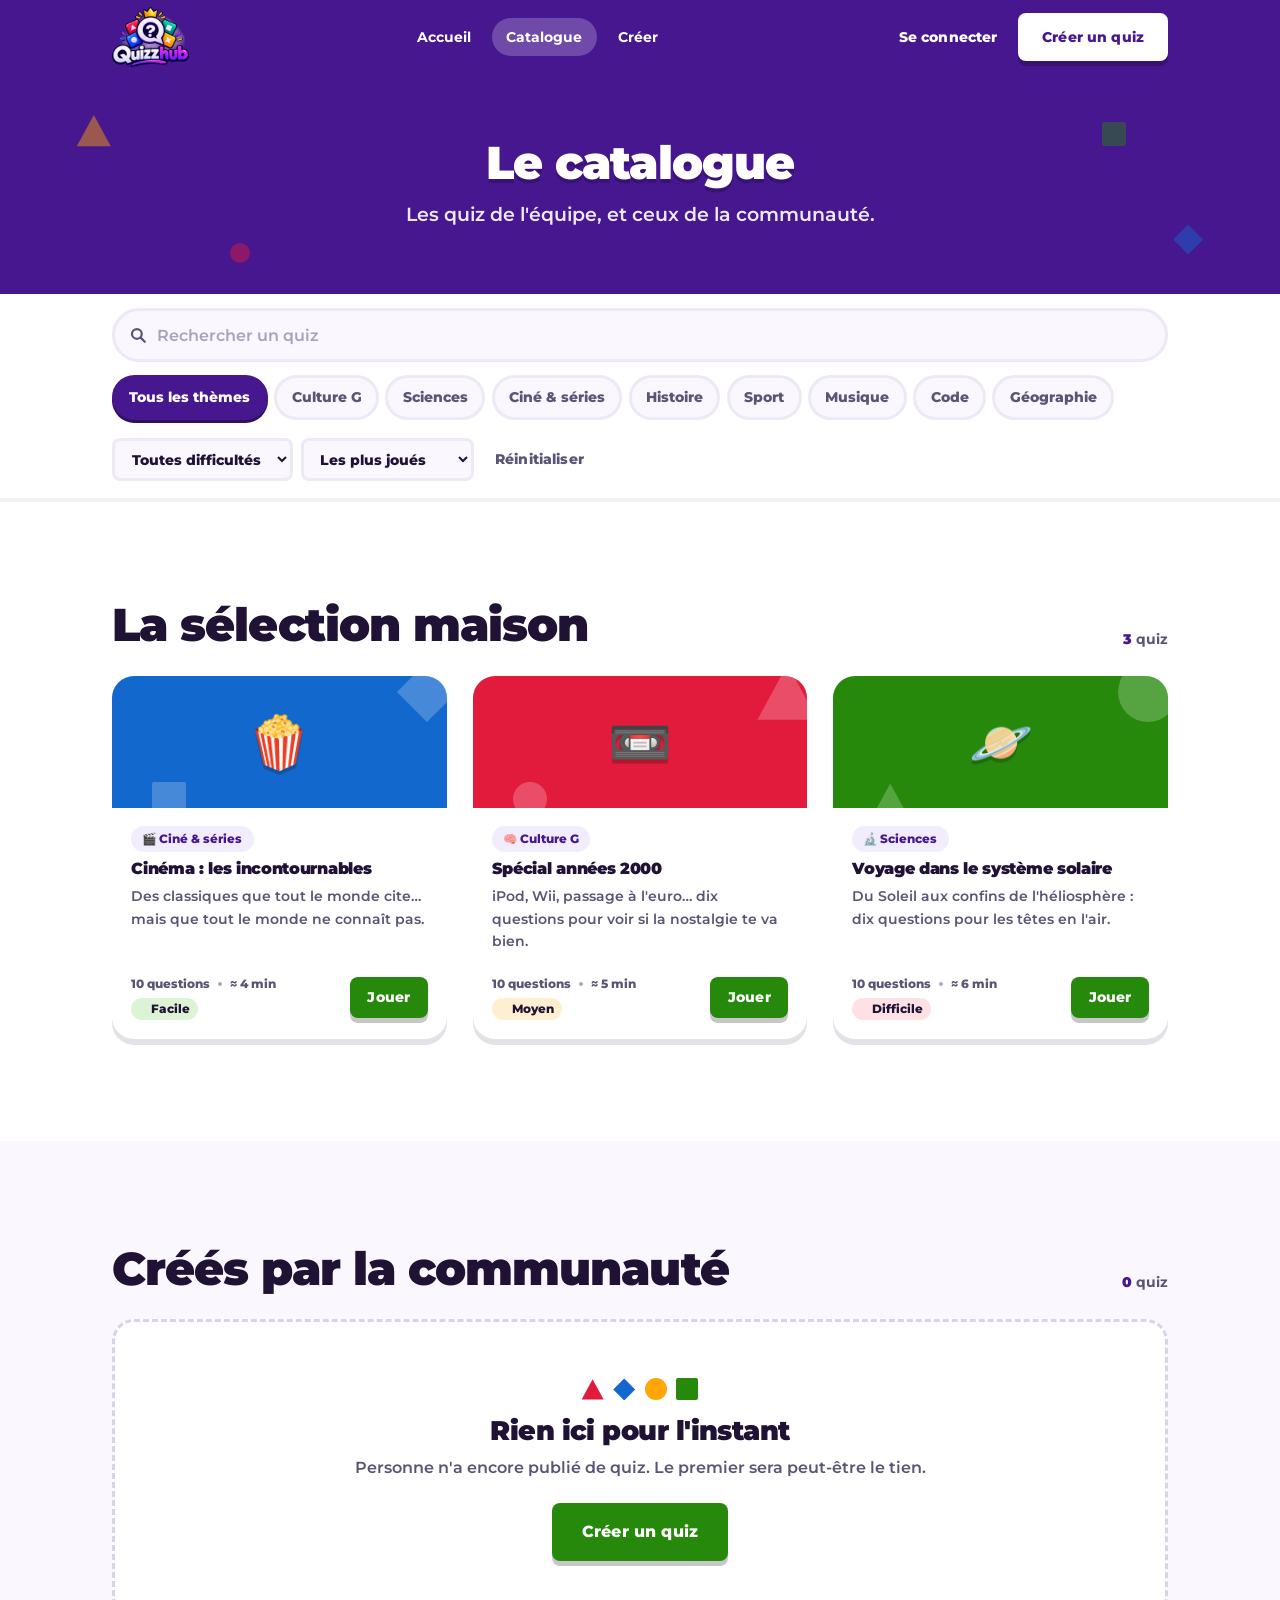
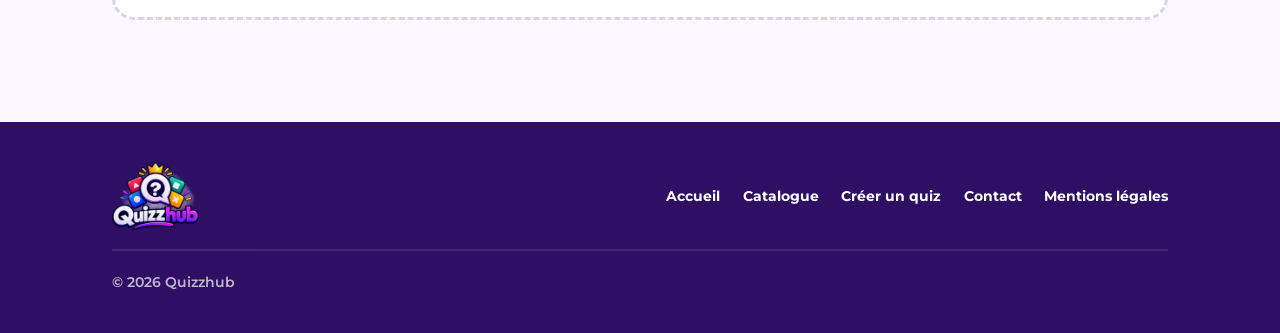
==== frontend/pages/catalogue.html @ 6cbe8a3a "nouvelle branche front X" ====
<!DOCTYPE html>
<html lang="fr">
<head>
    <meta charset="UTF-8">
    <meta name="viewport" content="width=device-width, initial-scale=1.0">
    <meta name="description" content="Le catalogue Quizzhub : les questionnaires proposés par les créateurs et ceux de la communauté.">
    <meta name="theme-color" content="#46178F">
    <link rel="icon" href="../assets/favicon.png" type="image/png">
    <title>Catalogue — Quizzhub</title>

    <link rel="preconnect" href="https://fonts.googleapis.com">
    <link rel="preconnect" href="https://fonts.gstatic.com" crossorigin>
    <link href="https://fonts.googleapis.com/css2?family=Montserrat:wght@500;600;700;800;900&display=swap" rel="stylesheet">

    <link rel="stylesheet" href="../css/base.css">
    <link rel="stylesheet" href="../css/catalogue.css">

    <script src="../script/catalogue.js" defer></script>
</head>
<body class="page-catalogue">
    <input type="checkbox" id="nav-switch" class="visually-hidden" aria-label="Ouvrir le menu">
    <a class="skip-link" href="#main">Aller au contenu</a>

    <!-- ============================= HEADER ============================= -->
    <header class="site-header">
        <div class="container site-header__inner">
            <a href="index.html" class="brand" aria-label="Quizzhub, accueil">
                <img src="../assets/logo.png" alt="Quizzhub" class="brand__logo">
            </a>

            <nav class="site-nav" aria-label="Navigation principale">
                <ul>
                    <li><a href="index.html">Accueil</a></li>
                    <li><a href="catalogue.html" class="is-on">Catalogue</a></li>
                    <li><a href="create-quest.html">Créer</a></li>
                </ul>
            </nav>

            <div class="site-header__actions">
                <a href="#" class="btn btn--link">Se connecter</a>
                <a href="create-quest.html" class="btn btn--white">Créer un quiz</a>

                <label class="burger" for="nav-switch">
                    <span></span><span></span><span></span>
                    <span class="visually-hidden">Ouvrir le menu</span>
                </label>
            </div>
        </div>
    </header>

    <main id="main">
        <!-- ============================== INTRO ============================== -->
        <section class="cat-hero">
            <div class="shapes" aria-hidden="true">
                <i class="shape shape--triangle shapes__item shapes__item--1"></i>
                <i class="shape shape--circle   shapes__item shapes__item--2"></i>
                <i class="shape shape--square   shapes__item shapes__item--3"></i>
                <i class="shape shape--diamond  shapes__item shapes__item--4"></i>
            </div>

            <div class="container cat-hero__inner">
                <h1>Le catalogue</h1>
                <p>Les quiz de l'équipe, et ceux de la communauté.</p>
            </div>
        </section>

        <!-- ============================= FILTREUR ============================= -->
        <section class="filters" aria-label="Filtrer les questionnaires">
            <div class="container">
                <form class="filters__bar" id="filters" onsubmit="return false;">
                    <div class="search">
                        <svg class="search__icon" viewBox="0 0 24 24" aria-hidden="true"><circle cx="10.5" cy="10.5" r="6.5" fill="none" stroke="currentColor" stroke-width="3"/><path d="M15.5 15.5 21 21" stroke="currentColor" stroke-width="3" stroke-linecap="round"/></svg>
                        <label class="visually-hidden" for="q">Rechercher un questionnaire</label>
                        <input type="search" id="q" placeholder="Rechercher un quiz" autocomplete="off">
                    </div>

                    <div class="filters__row">
                        <div class="chips" id="chips" role="group" aria-label="Thème">
                            <button type="button" class="chip is-on" data-theme="tous">Tous les thèmes</button>
                            <button type="button" class="chip" data-theme="Culture G">Culture G</button>
                            <button type="button" class="chip" data-theme="Sciences">Sciences</button>
                            <button type="button" class="chip" data-theme="Ciné &amp; séries">Ciné &amp; séries</button>
                            <button type="button" class="chip" data-theme="Histoire">Histoire</button>
                            <button type="button" class="chip" data-theme="Sport">Sport</button>
                            <button type="button" class="chip" data-theme="Musique">Musique</button>
                            <button type="button" class="chip" data-theme="Code">Code</button>
                            <button type="button" class="chip" data-theme="Géographie">Géographie</button>
                        </div>

                        <div class="selects">
                            <label class="visually-hidden" for="level">Difficulté</label>
                            <select id="level">
                                <option value="tous">Toutes difficultés</option>
                                <option value="Facile">Facile</option>
                                <option value="Moyen">Moyen</option>
                                <option value="Difficile">Difficile</option>
                            </select>

                            <label class="visually-hidden" for="sort">Trier</label>
                            <select id="sort">
                                <option value="populaire">Les plus joués</option>
                                <option value="recent">Les plus récents</option>
                                <option value="court">Les plus courts</option>
                            </select>

                            <button type="button" class="btn btn--link" id="reset">Réinitialiser</button>
                        </div>
                    </div>
                </form>
            </div>
        </section>

        <!-- ====================== PROPOSÉS PAR LES CRÉATEURS ====================== -->
        <section class="section" id="createurs">
            <div class="container">
                <header class="block-head">
                    <div>
                        <h2>La sélection maison</h2>
                    </div>
                    <span class="block-count"><b id="count-createurs">3</b> quiz</span>
                </header>

                <div class="grid" id="grid-createurs">
                    <!-- QUEST 1 -->
                    <article class="quiz-card" data-theme="Culture G" data-level="Moyen"
                             data-plays="18400" data-date="2026-08-28" data-minutes="5"
                             data-search="années 2000 nostalgie culture générale ipod wii euro">
                        <a class="quiz-card__link" href="quest1.html" aria-label="Jouer à Spécial années 2000"></a>
                        <div class="quiz-card__top quiz-card__top--red">
                            <span class="quiz-card__emoji" aria-hidden="true">📼</span>
                            <i class="shape shape--triangle deco deco--1" aria-hidden="true"></i>
                            <i class="shape shape--circle deco deco--2" aria-hidden="true"></i>
                        </div>
                        <div class="quiz-card__body">
                            <span class="tag">🧠 Culture G</span>
                            <h3>Spécial années 2000</h3>
                            <p>iPod, Wii, passage à l'euro… dix questions pour voir si la nostalgie te va bien.</p>
                            <div class="quiz-card__foot">
                                <ul class="meta"><li>10 questions</li><li>≈ 5 min</li><li class="meta__level meta__level--2">Moyen</li></ul>
                                <span class="btn btn--green btn--sm">Jouer</span>
                            </div>
                        </div>
                    </article>

                    <!-- QUEST 2 -->
                    <article class="quiz-card" data-theme="Ciné &amp; séries" data-level="Facile"
                             data-plays="24950" data-date="2026-08-30" data-minutes="4"
                             data-search="cinéma films séries réalisateurs pixar star wars parasite">
                        <a class="quiz-card__link" href="quest2.html" aria-label="Jouer à Cinéma : les incontournables"></a>
                        <div class="quiz-card__top quiz-card__top--blue">
                            <span class="quiz-card__emoji" aria-hidden="true">🍿</span>
                            <i class="shape shape--diamond deco deco--1" aria-hidden="true"></i>
                            <i class="shape shape--square deco deco--2" aria-hidden="true"></i>
                        </div>
                        <div class="quiz-card__body">
                            <span class="tag">🎬 Ciné &amp; séries</span>
                            <h3>Cinéma&nbsp;: les incontournables</h3>
                            <p>Des classiques que tout le monde cite… mais que tout le monde ne connaît pas.</p>
                            <div class="quiz-card__foot">
                                <ul class="meta"><li>10 questions</li><li>≈ 4 min</li><li class="meta__level meta__level--1">Facile</li></ul>
                                <span class="btn btn--green btn--sm">Jouer</span>
                            </div>
                        </div>
                    </article>

                    <!-- QUEST 3 -->
                    <article class="quiz-card" data-theme="Sciences" data-level="Difficile"
                             data-plays="11220" data-date="2026-09-01" data-minutes="6"
                             data-search="espace planètes système solaire astronomie voyager saturne">
                        <a class="quiz-card__link" href="quest3.html" aria-label="Jouer à Voyage dans le système solaire"></a>
                        <div class="quiz-card__top quiz-card__top--green">
                            <span class="quiz-card__emoji" aria-hidden="true">🪐</span>
                            <i class="shape shape--circle deco deco--1" aria-hidden="true"></i>
                            <i class="shape shape--triangle deco deco--2" aria-hidden="true"></i>
                        </div>
                        <div class="quiz-card__body">
                            <span class="tag">🔬 Sciences</span>
                            <h3>Voyage dans le système solaire</h3>
                            <p>Du Soleil aux confins de l'héliosphère : dix questions pour les têtes en l'air.</p>
                            <div class="quiz-card__foot">
                                <ul class="meta"><li>10 questions</li><li>≈ 6 min</li><li class="meta__level meta__level--3">Difficile</li></ul>
                                <span class="btn btn--green btn--sm">Jouer</span>
                            </div>
                        </div>
                    </article>
                </div>

                <p class="no-result" id="none-createurs" hidden>
                    Aucun quiz ne correspond à ce filtre.
                </p>
            </div>
        </section>

        <!-- ======================== CRÉÉS PAR LA COMMUNAUTÉ ======================== -->
        <section class="section section--pale" id="communaute">
            <div class="container">
                <header class="block-head">
                    <div>
                        <h2>Créés par la communauté</h2>
                    </div>
                    <span class="block-count"><b id="count-communaute">0</b> quiz</span>
                </header>

                <div class="grid" id="grid-communaute"><!-- rempli plus tard par le backend --></div>

                <div class="empty" id="empty-communaute">
                    <div class="empty__shapes" aria-hidden="true">
                        <i class="shape shape--triangle"></i>
                        <i class="shape shape--diamond"></i>
                        <i class="shape shape--circle"></i>
                        <i class="shape shape--square"></i>
                    </div>
                    <h3>Rien ici pour l'instant</h3>
                    <p>Personne n'a encore publié de quiz. Le premier sera peut-être le tien.</p>
                    <a href="create-quest.html" class="btn btn--green btn--lg">Créer un quiz</a>
                </div>
            </div>
        </section>
    </main>

    <!-- ============================= FOOTER ============================= -->
    <footer class="site-footer">
        <div class="container site-footer__inner">
            <a href="index.html" class="brand brand--footer" aria-label="Quizzhub, accueil">
                <img src="../assets/logo.png" alt="Quizzhub" class="brand__logo">
            </a>

            <nav class="site-footer__nav" aria-label="Pied de page">
                <a href="index.html">Accueil</a>
                <a href="catalogue.html">Catalogue</a>
                <a href="create-quest.html">Créer un quiz</a>
                <a href="#">Contact</a>
                <a href="#">Mentions légales</a>
            </nav>

            <p class="site-footer__copy">© 2026 Quizzhub</p>
        </div>
    </footer>
</body>
</html>
---- frontend/css/base.css ----
/* =============================================================================
   QUIZZHUB — base.css
   Variables, reset, formes, boutons, header, footer
   D.A. : violet franc, formes colorées, boutons épais à ombre dure
   ========================================================================== */

/* -----------------------------------------------------------------------------
   1. VARIABLES
-------------------------------------------------------------------------------*/
:root {
    /* Violets */
    --violet:        #46178F;
    --violet-dark:   #2E0F63;
    --violet-light:  #6A32C4;
    --violet-pale:   #F2EDFC;

    /* Les 4 couleurs de réponse */
    --rouge:         #E21B3C;
    --bleu:          #1368CE;
    --jaune:         #FFA602;
    --vert:          #26890C;

    /* Neutres */
    --blanc:         #FFFFFF;
    --creme:         #FAF7FF;
    --gris:          #EDE9F5;
    --texte:         #1F1235;
    --texte-doux:    #5B5474;

    /* Ombres dures (effet bouton 3D) */
    --ombre-btn:     0 5px 0 rgba(0, 0, 0, .22);
    --ombre-btn-on:  0 2px 0 rgba(0, 0, 0, .22);
    --ombre-carte:   0 6px 0 rgba(31, 18, 53, .12);
    --ombre-douce:   0 14px 30px -14px rgba(31, 18, 53, .35);

    /* Rayons */
    --r-sm: 8px;
    --r:    14px;
    --r-lg: 22px;
    --r-full: 999px;

    /* Layout */
    --container: 1120px;
    --gutter: clamp(1.15rem, 4vw, 2rem);
    --section-y: clamp(3.5rem, 8vw, 6.5rem);
    --header-h: 74px;

    /* Typo */
    --font: "Montserrat", ui-rounded, "Segoe UI", system-ui, sans-serif;
    --fs-sm:  .875rem;
    --fs:     1rem;
    --fs-md:  clamp(1.05rem, 1rem + .3vw, 1.2rem);
    --fs-lg:  clamp(1.3rem, 1.1rem + .8vw, 1.7rem);
    --fs-xl:  clamp(1.8rem, 1.3rem + 2vw, 2.9rem);
    --fs-2xl: clamp(2.3rem, 1.5rem + 3.6vw, 4.1rem);

    /* Mouvement */
    --ease: cubic-bezier(.34, 1.56, .64, 1);
    --dur: .18s;
}

/* -----------------------------------------------------------------------------
   2. RESET
-------------------------------------------------------------------------------*/
*, *::before, *::after { box-sizing: border-box; margin: 0; }

html {
    scroll-behavior: smooth;
    scroll-padding-top: calc(var(--header-h) + 1rem);
    -webkit-text-size-adjust: 100%;
}

body {
    min-height: 100svh;
    background: var(--blanc);
    color: var(--texte);
    font-family: var(--font);
    font-size: var(--fs);
    font-weight: 600;
    line-height: 1.6;
    -webkit-font-smoothing: antialiased;
    overflow-x: hidden;
}

h1, h2, h3 {
    font-weight: 900;
    line-height: 1.08;
    letter-spacing: -.02em;
    text-wrap: balance;
}

a { color: inherit; text-decoration: none; }
ul, ol { list-style: none; padding: 0; }
button, input, textarea, select { font: inherit; color: inherit; }
button { cursor: pointer; border: 0; background: none; }
img, svg { display: block; max-width: 100%; }

::selection { background: var(--jaune); color: var(--texte); }

:focus-visible {
    outline: 4px solid var(--jaune);
    outline-offset: 3px;
    border-radius: var(--r-sm);
}

.visually-hidden {
    position: absolute !important;
    width: 1px; height: 1px;
    padding: 0; margin: -1px;
    overflow: hidden;
    clip-path: inset(50%);
    white-space: nowrap;
}

.skip-link {
    position: fixed;
    top: 1rem; left: 50%;
    z-index: 200;
    translate: -50% -200%;
    padding: .8rem 1.4rem;
    border-radius: var(--r-full);
    background: var(--jaune);
    color: var(--texte);
    font-weight: 800;
    transition: translate var(--dur) var(--ease);
}
.skip-link:focus-visible { translate: -50% 0; }

/* -----------------------------------------------------------------------------
   3. MISE EN PAGE
-------------------------------------------------------------------------------*/
.container {
    width: 100%;
    max-width: var(--container);
    margin-inline: auto;
    padding-inline: var(--gutter);
}

.section { padding-block: var(--section-y); }

.section--violet {
    background: var(--violet);
    color: var(--blanc);
}

.section-title {
    font-size: var(--fs-xl);
    text-align: center;
    margin-bottom: clamp(2rem, 5vw, 3.5rem);
}
.section-title--left { text-align: left; }

/* Surlignage façon feutre */
.hl {
    position: relative;
    display: inline-block;
    padding-inline: .12em;
    color: var(--jaune);
}
.hl--yellow,
.hl--blue { color: var(--texte); }
.hl--yellow::before,
.hl--blue::before {
    content: "";
    position: absolute;
    inset: 62% -.1em 4% -.1em;
    z-index: -1;
    border-radius: 4px;
    rotate: -1.2deg;
}
.hl--yellow::before { background: var(--jaune); }
.hl--blue::before { background: #9CC7FF; }

/* -----------------------------------------------------------------------------
   4. LES 4 FORMES
-------------------------------------------------------------------------------*/
.shape {
    display: block;
    width: 1em;
    height: 1em;
    background: currentColor;
    flex: none;
}

.shape--triangle { clip-path: polygon(50% 4%, 100% 96%, 0 96%); }
.shape--diamond  { clip-path: polygon(50% 0, 100% 50%, 50% 100%, 0 50%); }
.shape--circle   { border-radius: 50%; }
.shape--square   { border-radius: 2px; }

/* -----------------------------------------------------------------------------
   5. BOUTONS
-------------------------------------------------------------------------------*/
.btn {
    --py: .8rem;
    --px: 1.5rem;
    display: inline-flex;
    align-items: center;
    justify-content: center;
    gap: .5rem;
    padding: var(--py) var(--px);
    border-radius: var(--r-sm);
    font-size: var(--fs-sm);
    font-weight: 800;
    letter-spacing: .01em;
    text-align: center;
    box-shadow: var(--ombre-btn);
    transition: translate var(--dur) ease, box-shadow var(--dur) ease,
                background-color var(--dur) ease, color var(--dur) ease;
}

.btn:hover  { translate: 0 -2px; box-shadow: 0 7px 0 rgba(0, 0, 0, .22); }
.btn:active { translate: 0 3px;  box-shadow: var(--ombre-btn-on); }

.btn--sm { --py: .6rem;   --px: 1.1rem; }
.btn--lg { --py: 1rem;    --px: 1.9rem; font-size: var(--fs); }
.btn--xl { --py: 1.15rem; --px: 2.4rem; font-size: var(--fs-md); border-radius: var(--r); }

.btn--white  { background: var(--blanc);  color: var(--violet); }
.btn--dark   { background: var(--violet-dark); color: var(--blanc); }
.btn--green  { background: var(--vert);   color: var(--blanc); }
.btn--yellow { background: var(--jaune);  color: var(--texte); }
.btn--red    { background: var(--rouge);  color: var(--blanc); }

.btn--outline {
    background: transparent;
    color: var(--blanc);
    box-shadow: inset 0 0 0 3px currentColor;
}
.btn--outline:hover { background: rgba(255, 255, 255, .12); box-shadow: inset 0 0 0 3px currentColor; translate: 0 -2px; }
.btn--outline:active { translate: 0 2px; }

.btn--link {
    background: none;
    color: inherit;
    box-shadow: none;
    padding-inline: .8rem;
}
.btn--link:hover { translate: 0; box-shadow: none; opacity: .75; }

/* -----------------------------------------------------------------------------
   6. HEADER
-------------------------------------------------------------------------------*/
.site-header {
    position: sticky;
    top: 0;
    z-index: 100;
    background: var(--violet);
    color: var(--blanc);
}

.site-header__inner {
    height: var(--header-h);
    display: flex;
    align-items: center;
    gap: 1.5rem;
}

/* --- Logo --- */
.brand {
    display: inline-flex;
    align-items: center;
    flex: none;
    border-radius: var(--r-sm);
}

.brand__logo {
    height: 60px;
    width: auto;
    transition: rotate var(--dur) var(--ease), scale var(--dur) var(--ease);
}
.brand:hover .brand__logo { rotate: -3deg; scale: 1.04; }

.brand--footer .brand__logo { height: 68px; }

/* --- Nav --- */
.site-nav { margin-inline: auto; }
.site-nav ul { display: flex; gap: .4rem; }

.site-nav a {
    display: block;
    padding: .5rem .9rem;
    border-radius: var(--r-full);
    font-size: var(--fs-sm);
    font-weight: 700;
    transition: background-color var(--dur) ease;
}
.site-nav a:hover { background: rgba(255, 255, 255, .16); }

.site-header__actions {
    display: flex;
    align-items: center;
    gap: .5rem;
    flex: none;
}

/* --- Burger --- */
.burger {
    display: none;
    flex-direction: column;
    justify-content: center;
    gap: 5px;
    width: 42px; height: 42px;
    padding: 0 9px;
    border-radius: var(--r-sm);
    background: rgba(255, 255, 255, .16);
    cursor: pointer;
}
.burger span:not(.visually-hidden) {
    height: 3px;
    border-radius: 3px;
    background: var(--blanc);
    transition: transform var(--dur) ease, opacity .1s ease;
}
body:has(#nav-switch:checked) .burger span:nth-child(1) { transform: translateY(8px) rotate(45deg); }
body:has(#nav-switch:checked) .burger span:nth-child(2) { opacity: 0; }
body:has(#nav-switch:checked) .burger span:nth-child(3) { transform: translateY(-8px) rotate(-45deg); }

/* -----------------------------------------------------------------------------
   7. FOOTER
-------------------------------------------------------------------------------*/
.site-footer {
    padding-block: 2.5rem;
    background: var(--violet-dark);
    color: var(--blanc);
}

.site-footer__inner {
    display: flex;
    flex-wrap: wrap;
    align-items: center;
    justify-content: space-between;
    gap: 1.2rem;
}

.site-footer__nav {
    display: flex;
    flex-wrap: wrap;
    gap: .3rem 1.4rem;
    font-size: var(--fs-sm);
    font-weight: 700;
}
.site-footer__nav a:hover { color: var(--jaune); }

.site-footer__copy {
    width: 100%;
    padding-top: 1.2rem;
    border-top: 2px solid rgba(255, 255, 255, .14);
    font-size: var(--fs-sm);
    font-weight: 600;
    opacity: .7;
}

/* -----------------------------------------------------------------------------
   8. ANIMATIONS
-------------------------------------------------------------------------------*/
@keyframes flotte    { 50% { translate: 0 -18px; rotate: 8deg; } }
@keyframes pop       { from { scale: .9; opacity: 0; } to { scale: 1; opacity: 1; } }
@keyframes pulse     { 50% { scale: 1.06; } }
@keyframes tick      { 50% { background: var(--rouge); color: var(--blanc); } }

@media (prefers-reduced-motion: reduce) {
    *, *::before, *::after {
        animation-duration: .001ms !important;
        animation-iteration-count: 1 !important;
        transition-duration: .001ms !important;
        scroll-behavior: auto !important;
    }
}

/* -----------------------------------------------------------------------------
   9. RESPONSIVE header / footer
-------------------------------------------------------------------------------*/
@media (max-width: 860px) {
    .burger { display: flex; }
    .site-header__actions .btn--link { display: none; }

    /* Le panneau glisse depuis derrière le header (z-index négatif) */
    .site-nav {
        position: fixed;
        inset: var(--header-h) 0 auto 0;
        z-index: -1;
        margin: 0;
        padding: .8rem var(--gutter) 1.4rem;
        background: var(--violet);
        box-shadow: 0 12px 24px -10px rgba(0, 0, 0, .5);
        visibility: hidden;
        translate: 0 -110%;
        transition: translate .25s ease, visibility .25s;
    }
    body:has(#nav-switch:checked) .site-nav { visibility: visible; translate: 0 0; }

    .site-nav ul { flex-direction: column; }
    .site-nav a { padding: .9rem 1rem; border-radius: var(--r); font-size: var(--fs-md); }
}

@media (max-width: 560px) {
    .brand__logo { height: 50px; }
    .site-footer__inner { flex-direction: column; align-items: flex-start; }
}
---- frontend/css/catalogue.css ----
/* =============================================================================
   QUIZZHUB — catalogue.css
   ========================================================================== */

/* -----------------------------------------------------------------------------
   1. BANDEAU D'INTRO
-------------------------------------------------------------------------------*/
.cat-hero {
    position: relative;
    padding-block: clamp(2.2rem, 6vw, 4rem) clamp(2.5rem, 6vw, 4rem);
    background: var(--violet);
    color: var(--blanc);
    text-align: center;
    overflow: hidden;
}

.cat-hero__inner { position: relative; z-index: 1; }

.cat-hero h1 {
    font-size: var(--fs-xl);
    text-shadow: 0 4px 0 rgba(0, 0, 0, .18);
}

.cat-hero p {
    margin-top: .7rem;
    font-size: var(--fs-md);
    font-weight: 600;
    opacity: .9;
}

.cat-hero .shapes { position: absolute; inset: 0; }
.cat-hero .shapes__item { position: absolute; opacity: .45; animation: flotte 8s ease-in-out infinite; }
.cat-hero .shapes__item--1 { top: 18%;  left: 6%;   font-size: 34px; color: var(--jaune); }
.cat-hero .shapes__item--2 { bottom: 14%; left: 18%; font-size: 20px; color: var(--rouge); animation-delay: -2s; }
.cat-hero .shapes__item--3 { top: 22%;  right: 12%; font-size: 24px; color: var(--vert);  animation-delay: -4s; }
.cat-hero .shapes__item--4 { bottom: 18%; right: 6%; font-size: 30px; color: var(--bleu); animation-delay: -6s; }

/* -----------------------------------------------------------------------------
   2. FILTREUR
-------------------------------------------------------------------------------*/
.filters {
    position: sticky;
    top: var(--header-h);
    z-index: 40;
    padding-block: .9rem;
    background: var(--blanc);
    box-shadow: 0 4px 0 rgba(31, 18, 53, .06);
}

/* minmax(0, …) : sinon la rangée de chips (nowrap sur mobile) élargit toute la grille */
.filters__bar { display: grid; grid-template-columns: minmax(0, 1fr); gap: .8rem; }

/* --- Recherche --- */
.search {
    display: flex;
    align-items: center;
    gap: .6rem;
    padding: 0 .9rem;
    border: 3px solid var(--gris);
    border-radius: var(--r-full);
    background: var(--creme);
    transition: border-color var(--dur) ease, background-color var(--dur) ease;
}
.search:focus-within { border-color: var(--violet-light); background: var(--blanc); }

.search__icon { width: 18px; height: 18px; flex: none; color: var(--texte-doux); }
.search:focus-within .search__icon { color: var(--violet); }

.search input {
    flex: 1;
    min-width: 0;
    padding: .7rem 0;
    border: 0;
    background: none;
    font-weight: 700;
    outline: none;
}
.search input::placeholder { color: #A9A2BE; font-weight: 600; }

/* --- Ligne chips + selects --- */
.filters__row {
    display: flex;
    align-items: center;
    justify-content: space-between;
    gap: 1rem;
    flex-wrap: wrap;
}

.chips {
    display: flex;
    flex-wrap: wrap;
    gap: .4rem;
}

.chip {
    flex: none;
    padding: .5rem .9rem;
    border: 3px solid var(--gris);
    border-radius: var(--r-full);
    background: var(--creme);
    font-size: var(--fs-sm);
    font-weight: 800;
    color: var(--texte-doux);
    white-space: nowrap;
    transition: border-color var(--dur) ease, background-color var(--dur) ease,
                color var(--dur) ease, translate var(--dur) ease;
}
.chip:hover { border-color: var(--violet-light); color: var(--violet); translate: 0 -2px; }
.chip.is-on {
    border-color: var(--violet);
    background: var(--violet);
    color: var(--blanc);
    box-shadow: 0 3px 0 var(--violet-dark);
}

.selects { display: flex; align-items: center; gap: .5rem; flex: none; }

.selects select {
    padding: .55rem .8rem;
    border: 3px solid var(--gris);
    border-radius: var(--r-sm);
    background: var(--creme);
    font-size: var(--fs-sm);
    font-weight: 800;
    color: var(--texte);
    cursor: pointer;
    outline: none;
    transition: border-color var(--dur) ease;
}
.selects select:hover,
.selects select:focus { border-color: var(--violet-light); }

.selects .btn--link { font-size: var(--fs-sm); color: var(--texte-doux); }
.selects .btn--link:hover { color: var(--violet); opacity: 1; }

/* -----------------------------------------------------------------------------
   3. EN-TÊTE DE BLOC
-------------------------------------------------------------------------------*/
.section--pale { background: var(--creme); }

.block-head {
    display: flex;
    align-items: flex-end;
    justify-content: space-between;
    gap: 1rem;
    margin-bottom: 1.6rem;
}

.block-head h2 { font-size: var(--fs-xl); }

.block-count { font-size: var(--fs-sm); font-weight: 700; color: var(--texte-doux); }
.block-count b { color: var(--violet); font-weight: 900; }

/* -----------------------------------------------------------------------------
   4. CARTES DE QUESTIONNAIRE
-------------------------------------------------------------------------------*/
.grid {
    display: grid;
    grid-template-columns: repeat(3, 1fr);
    gap: clamp(1rem, 2.5vw, 1.6rem);
}

.quiz-card {
    position: relative;
    display: flex;
    flex-direction: column;
    border-radius: var(--r-lg);
    background: var(--blanc);
    box-shadow: var(--ombre-carte);
    overflow: hidden;
    transition: translate var(--dur) ease, box-shadow var(--dur) ease;
}
.quiz-card:hover { translate: 0 -6px; box-shadow: 0 12px 0 rgba(31, 18, 53, .14); }
.quiz-card[hidden] { display: none; }

/* Le lien couvre toute la carte */
.quiz-card__link { position: absolute; inset: 0; z-index: 2; }
.quiz-card__link:focus-visible { outline-offset: -6px; }

/* --- Visuel du haut --- */
.quiz-card__top {
    position: relative;
    display: grid;
    place-items: center;
    height: 132px;
    overflow: hidden;
}
.quiz-card__top--red   { background: var(--rouge); }
.quiz-card__top--blue  { background: var(--bleu); }
.quiz-card__top--green { background: var(--vert); }

.quiz-card__emoji {
    font-size: 3.2rem;
    line-height: 1;
    filter: drop-shadow(0 4px 0 rgba(0, 0, 0, .2));
    transition: scale var(--dur) var(--ease), rotate var(--dur) var(--ease);
}
.quiz-card:hover .quiz-card__emoji { scale: 1.15; rotate: -6deg; }

.deco { position: absolute; color: rgba(255, 255, 255, .22); }
.deco--1 { font-size: 60px; top: -14px; right: -10px; }
.deco--2 { font-size: 34px; bottom: -8px; left: 12%; }

/* --- Corps --- */
.quiz-card__body {
    display: flex;
    flex-direction: column;
    gap: .5rem;
    padding: 1.1rem 1.2rem 1.2rem;
    flex: 1;
}

.tag {
    align-self: flex-start;
    padding: .25rem .7rem;
    border-radius: var(--r-full);
    background: var(--violet-pale);
    color: var(--violet);
    font-size: .72rem;
    font-weight: 800;
}

.quiz-card__body h3 { font-size: var(--fs); }

.quiz-card__body p {
    font-size: var(--fs-sm);
    font-weight: 600;
    color: var(--texte-doux);
}

.meta {
    display: flex;
    flex-wrap: wrap;
    align-items: center;
    gap: .3rem .5rem;
    font-size: .72rem;
    font-weight: 800;
    color: var(--texte-doux);
}
.meta li { display: flex; align-items: center; gap: .5rem; }
.meta li + li::before {
    content: "";
    width: 4px; height: 4px;
    border-radius: 50%;
    background: currentColor;
    opacity: .5;
}

.meta__level { padding: .1rem .5rem; border-radius: var(--r-full); color: var(--texte); }
.meta__level--1 { background: #DCF3D6; }
.meta__level--2 { background: #FFEFD1; }
.meta__level--3 { background: #FFE0E5; }
.meta li.meta__level + li::before,
.meta li + li.meta__level::before { background: none; }

.quiz-card__foot {
    display: flex;
    align-items: center;
    justify-content: space-between;
    gap: .5rem;
    margin-top: auto;
    padding-top: .9rem;
}
.quiz-card__foot .meta { flex: 1; min-width: 0; }

/* Le "bouton" est décoratif : c'est le lien de la carte qui agit */
.quiz-card__foot .btn { pointer-events: none; }
.quiz-card:hover .quiz-card__foot .btn { translate: 0 -2px; box-shadow: 0 7px 0 rgba(0, 0, 0, .22); }

/* -----------------------------------------------------------------------------
   5. ÉTATS VIDES
-------------------------------------------------------------------------------*/
.no-result {
    padding: 2rem;
    border: 3px dashed var(--gris);
    border-radius: var(--r-lg);
    text-align: center;
    font-weight: 800;
    color: var(--texte-doux);
}
.no-result[hidden] { display: none; }

.empty {
    display: grid;
    justify-items: center;
    gap: .6rem;
    padding: clamp(2rem, 5vw, 3.5rem) 1.5rem;
    border: 3px dashed #D9D2EA;
    border-radius: var(--r-lg);
    background: var(--blanc);
    text-align: center;
}
.empty[hidden] { display: none; }

.empty__shapes {
    display: flex;
    gap: .6rem;
    font-size: 22px;
    margin-bottom: .4rem;
}
.empty__shapes .shape:nth-child(1) { color: var(--rouge); animation: flotte 4s ease-in-out infinite; }
.empty__shapes .shape:nth-child(2) { color: var(--bleu);  animation: flotte 4s ease-in-out infinite -1s; }
.empty__shapes .shape:nth-child(3) { color: var(--jaune); animation: flotte 4s ease-in-out infinite -2s; }
.empty__shapes .shape:nth-child(4) { color: var(--vert);  animation: flotte 4s ease-in-out infinite -3s; }

.empty h3 { font-size: var(--fs-lg); }
.empty p { font-weight: 600; color: var(--texte-doux); }
.empty .btn { margin-top: .8rem; }

/* -----------------------------------------------------------------------------
   6. NAV : onglet actif
-------------------------------------------------------------------------------*/
.site-nav a.is-on { background: rgba(255, 255, 255, .22); }

/* -----------------------------------------------------------------------------
   7. RESPONSIVE
-------------------------------------------------------------------------------*/
@media (max-width: 940px) {
    .grid { grid-template-columns: repeat(2, 1fr); }
    /* nowrap obligatoire : en colonne + wrap, la ligne prendrait la largeur des chips */
    .filters__row { flex-direction: column; flex-wrap: nowrap; align-items: stretch; }
    .chips { min-width: 0; }
    .selects { flex-wrap: wrap; }
    .selects select { flex: 1; }

    /* Sur écran étroit, les thèmes défilent sur une ligne */
    .chips {
        flex-wrap: nowrap;
        overflow-x: auto;
        padding-bottom: .2rem;
        scrollbar-width: none;
    }
    .chips::-webkit-scrollbar { display: none; }
}

@media (max-width: 860px) {
    .filters { top: 0; }
}

@media (max-width: 620px) {
    .grid { grid-template-columns: 1fr; }
    .block-head { flex-direction: column; align-items: flex-start; gap: .4rem; }
}
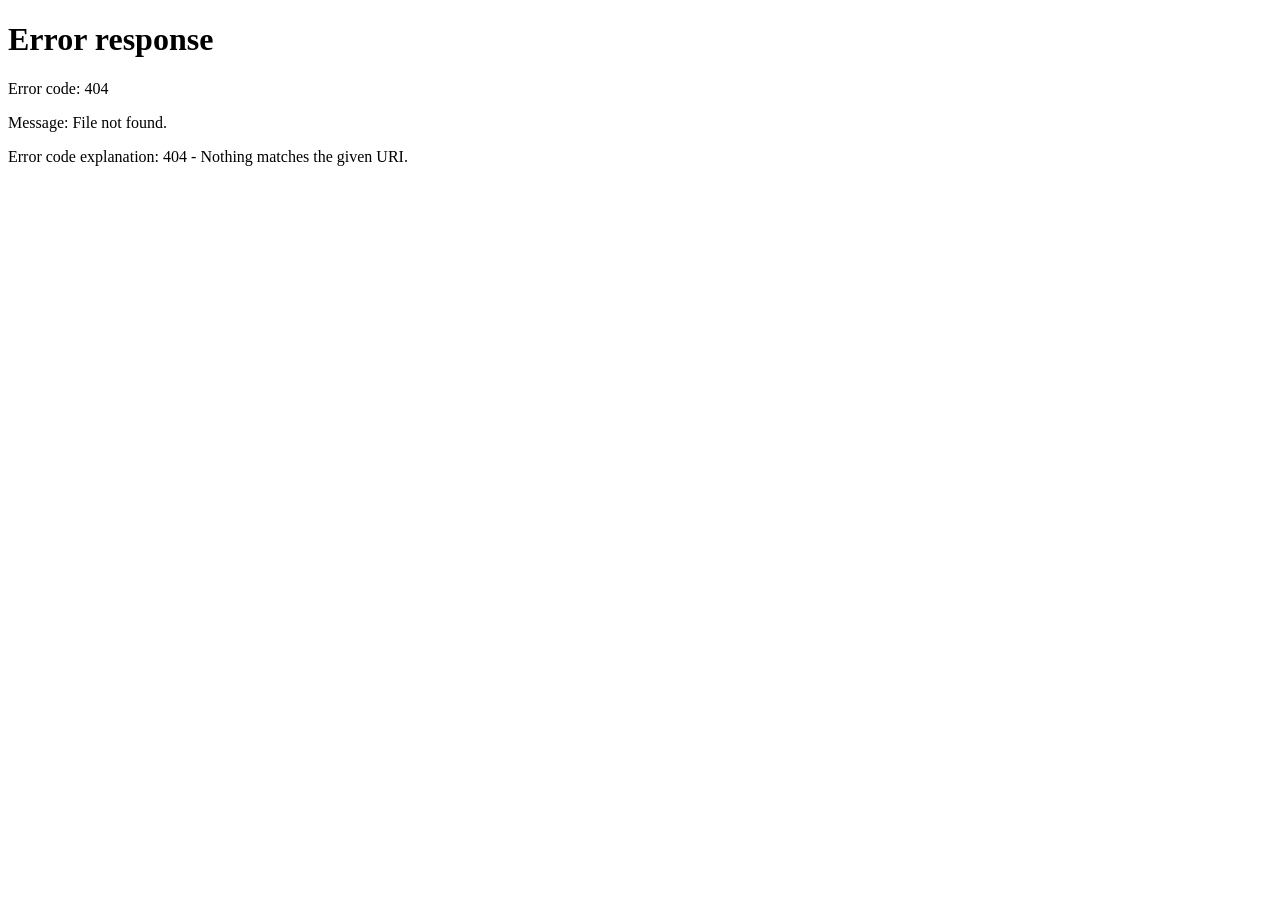
==== commit 541c1c07: "feat: connecter Quizzhub et documenter le lancement local" ====
--- a/frontend/pages/catalogue.html
+++ b/frontend/pages/catalogue.html
@@ -1,240 +1 @@
-<!DOCTYPE html>
-<html lang="fr">
-<head>
-    <meta charset="UTF-8">
-    <meta name="viewport" content="width=device-width, initial-scale=1.0">
-    <meta name="description" content="Le catalogue Quizzhub : les questionnaires proposés par les créateurs et ceux de la communauté.">
-    <meta name="theme-color" content="#46178F">
-    <link rel="icon" href="../assets/favicon.png" type="image/png">
-    <title>Catalogue — Quizzhub</title>
-
-    <link rel="preconnect" href="https://fonts.googleapis.com">
-    <link rel="preconnect" href="https://fonts.gstatic.com" crossorigin>
-    <link href="https://fonts.googleapis.com/css2?family=Montserrat:wght@500;600;700;800;900&display=swap" rel="stylesheet">
-
-    <link rel="stylesheet" href="../css/base.css">
-    <link rel="stylesheet" href="../css/catalogue.css">
-
-    <script src="../script/catalogue.js" defer></script>
-</head>
-<body class="page-catalogue">
-    <input type="checkbox" id="nav-switch" class="visually-hidden" aria-label="Ouvrir le menu">
-    <a class="skip-link" href="#main">Aller au contenu</a>
-
-    <!-- ============================= HEADER ============================= -->
-    <header class="site-header">
-        <div class="container site-header__inner">
-            <a href="index.html" class="brand" aria-label="Quizzhub, accueil">
-                <img src="../assets/logo.png" alt="Quizzhub" class="brand__logo">
-            </a>
-
-            <nav class="site-nav" aria-label="Navigation principale">
-                <ul>
-                    <li><a href="index.html">Accueil</a></li>
-                    <li><a href="catalogue.html" class="is-on">Catalogue</a></li>
-                    <li><a href="create-quest.html">Créer</a></li>
-                </ul>
-            </nav>
-
-            <div class="site-header__actions">
-                <a href="#" class="btn btn--link">Se connecter</a>
-                <a href="create-quest.html" class="btn btn--white">Créer un quiz</a>
-
-                <label class="burger" for="nav-switch">
-                    <span></span><span></span><span></span>
-                    <span class="visually-hidden">Ouvrir le menu</span>
-                </label>
-            </div>
-        </div>
-    </header>
-
-    <main id="main">
-        <!-- ============================== INTRO ============================== -->
-        <section class="cat-hero">
-            <div class="shapes" aria-hidden="true">
-                <i class="shape shape--triangle shapes__item shapes__item--1"></i>
-                <i class="shape shape--circle   shapes__item shapes__item--2"></i>
-                <i class="shape shape--square   shapes__item shapes__item--3"></i>
-                <i class="shape shape--diamond  shapes__item shapes__item--4"></i>
-            </div>
-
-            <div class="container cat-hero__inner">
-                <h1>Le catalogue</h1>
-                <p>Les quiz de l'équipe, et ceux de la communauté.</p>
-            </div>
-        </section>
-
-        <!-- ============================= FILTREUR ============================= -->
-        <section class="filters" aria-label="Filtrer les questionnaires">
-            <div class="container">
-                <form class="filters__bar" id="filters" onsubmit="return false;">
-                    <div class="search">
-                        <svg class="search__icon" viewBox="0 0 24 24" aria-hidden="true"><circle cx="10.5" cy="10.5" r="6.5" fill="none" stroke="currentColor" stroke-width="3"/><path d="M15.5 15.5 21 21" stroke="currentColor" stroke-width="3" stroke-linecap="round"/></svg>
-                        <label class="visually-hidden" for="q">Rechercher un questionnaire</label>
-                        <input type="search" id="q" placeholder="Rechercher un quiz" autocomplete="off">
-                    </div>
-
-                    <div class="filters__row">
-                        <div class="chips" id="chips" role="group" aria-label="Thème">
-                            <button type="button" class="chip is-on" data-theme="tous">Tous les thèmes</button>
-                            <button type="button" class="chip" data-theme="Culture G">Culture G</button>
-                            <button type="button" class="chip" data-theme="Sciences">Sciences</button>
-                            <button type="button" class="chip" data-theme="Ciné &amp; séries">Ciné &amp; séries</button>
-                            <button type="button" class="chip" data-theme="Histoire">Histoire</button>
-                            <button type="button" class="chip" data-theme="Sport">Sport</button>
-                            <button type="button" class="chip" data-theme="Musique">Musique</button>
-                            <button type="button" class="chip" data-theme="Code">Code</button>
-                            <button type="button" class="chip" data-theme="Géographie">Géographie</button>
-                        </div>
-
-                        <div class="selects">
-                            <label class="visually-hidden" for="level">Difficulté</label>
-                            <select id="level">
-                                <option value="tous">Toutes difficultés</option>
-                                <option value="Facile">Facile</option>
-                                <option value="Moyen">Moyen</option>
-                                <option value="Difficile">Difficile</option>
-                            </select>
-
-                            <label class="visually-hidden" for="sort">Trier</label>
-                            <select id="sort">
-                                <option value="populaire">Les plus joués</option>
-                                <option value="recent">Les plus récents</option>
-                                <option value="court">Les plus courts</option>
-                            </select>
-
-                            <button type="button" class="btn btn--link" id="reset">Réinitialiser</button>
-                        </div>
-                    </div>
-                </form>
-            </div>
-        </section>
-
-        <!-- ====================== PROPOSÉS PAR LES CRÉATEURS ====================== -->
-        <section class="section" id="createurs">
-            <div class="container">
-                <header class="block-head">
-                    <div>
-                        <h2>La sélection maison</h2>
-                    </div>
-                    <span class="block-count"><b id="count-createurs">3</b> quiz</span>
-                </header>
-
-                <div class="grid" id="grid-createurs">
-                    <!-- QUEST 1 -->
-                    <article class="quiz-card" data-theme="Culture G" data-level="Moyen"
-                             data-plays="18400" data-date="2026-08-28" data-minutes="5"
-                             data-search="années 2000 nostalgie culture générale ipod wii euro">
-                        <a class="quiz-card__link" href="quest1.html" aria-label="Jouer à Spécial années 2000"></a>
-                        <div class="quiz-card__top quiz-card__top--red">
-                            <span class="quiz-card__emoji" aria-hidden="true">📼</span>
-                            <i class="shape shape--triangle deco deco--1" aria-hidden="true"></i>
-                            <i class="shape shape--circle deco deco--2" aria-hidden="true"></i>
-                        </div>
-                        <div class="quiz-card__body">
-                            <span class="tag">🧠 Culture G</span>
-                            <h3>Spécial années 2000</h3>
-                            <p>iPod, Wii, passage à l'euro… dix questions pour voir si la nostalgie te va bien.</p>
-                            <div class="quiz-card__foot">
-                                <ul class="meta"><li>10 questions</li><li>≈ 5 min</li><li class="meta__level meta__level--2">Moyen</li></ul>
-                                <span class="btn btn--green btn--sm">Jouer</span>
-                            </div>
-                        </div>
-                    </article>
-
-                    <!-- QUEST 2 -->
-                    <article class="quiz-card" data-theme="Ciné &amp; séries" data-level="Facile"
-                             data-plays="24950" data-date="2026-08-30" data-minutes="4"
-                             data-search="cinéma films séries réalisateurs pixar star wars parasite">
-                        <a class="quiz-card__link" href="quest2.html" aria-label="Jouer à Cinéma : les incontournables"></a>
-                        <div class="quiz-card__top quiz-card__top--blue">
-                            <span class="quiz-card__emoji" aria-hidden="true">🍿</span>
-                            <i class="shape shape--diamond deco deco--1" aria-hidden="true"></i>
-                            <i class="shape shape--square deco deco--2" aria-hidden="true"></i>
-                        </div>
-                        <div class="quiz-card__body">
-                            <span class="tag">🎬 Ciné &amp; séries</span>
-                            <h3>Cinéma&nbsp;: les incontournables</h3>
-                            <p>Des classiques que tout le monde cite… mais que tout le monde ne connaît pas.</p>
-                            <div class="quiz-card__foot">
-                                <ul class="meta"><li>10 questions</li><li>≈ 4 min</li><li class="meta__level meta__level--1">Facile</li></ul>
-                                <span class="btn btn--green btn--sm">Jouer</span>
-                            </div>
-                        </div>
-                    </article>
-
-                    <!-- QUEST 3 -->
-                    <article class="quiz-card" data-theme="Sciences" data-level="Difficile"
-                             data-plays="11220" data-date="2026-09-01" data-minutes="6"
-                             data-search="espace planètes système solaire astronomie voyager saturne">
-                        <a class="quiz-card__link" href="quest3.html" aria-label="Jouer à Voyage dans le système solaire"></a>
-                        <div class="quiz-card__top quiz-card__top--green">
-                            <span class="quiz-card__emoji" aria-hidden="true">🪐</span>
-                            <i class="shape shape--circle deco deco--1" aria-hidden="true"></i>
-                            <i class="shape shape--triangle deco deco--2" aria-hidden="true"></i>
-                        </div>
-                        <div class="quiz-card__body">
-                            <span class="tag">🔬 Sciences</span>
-                            <h3>Voyage dans le système solaire</h3>
-                            <p>Du Soleil aux confins de l'héliosphère : dix questions pour les têtes en l'air.</p>
-                            <div class="quiz-card__foot">
-                                <ul class="meta"><li>10 questions</li><li>≈ 6 min</li><li class="meta__level meta__level--3">Difficile</li></ul>
-                                <span class="btn btn--green btn--sm">Jouer</span>
-                            </div>
-                        </div>
-                    </article>
-                </div>
-
-                <p class="no-result" id="none-createurs" hidden>
-                    Aucun quiz ne correspond à ce filtre.
-                </p>
-            </div>
-        </section>
-
-        <!-- ======================== CRÉÉS PAR LA COMMUNAUTÉ ======================== -->
-        <section class="section section--pale" id="communaute">
-            <div class="container">
-                <header class="block-head">
-                    <div>
-                        <h2>Créés par la communauté</h2>
-                    </div>
-                    <span class="block-count"><b id="count-communaute">0</b> quiz</span>
-                </header>
-
-                <div class="grid" id="grid-communaute"><!-- rempli plus tard par le backend --></div>
-
-                <div class="empty" id="empty-communaute">
-                    <div class="empty__shapes" aria-hidden="true">
-                        <i class="shape shape--triangle"></i>
-                        <i class="shape shape--diamond"></i>
-                        <i class="shape shape--circle"></i>
-                        <i class="shape shape--square"></i>
-                    </div>
-                    <h3>Rien ici pour l'instant</h3>
-                    <p>Personne n'a encore publié de quiz. Le premier sera peut-être le tien.</p>
-                    <a href="create-quest.html" class="btn btn--green btn--lg">Créer un quiz</a>
-                </div>
-            </div>
-        </section>
-    </main>
-
-    <!-- ============================= FOOTER ============================= -->
-    <footer class="site-footer">
-        <div class="container site-footer__inner">
-            <a href="index.html" class="brand brand--footer" aria-label="Quizzhub, accueil">
-                <img src="../assets/logo.png" alt="Quizzhub" class="brand__logo">
-            </a>
-
-            <nav class="site-footer__nav" aria-label="Pied de page">
-                <a href="index.html">Accueil</a>
-                <a href="catalogue.html">Catalogue</a>
-                <a href="create-quest.html">Créer un quiz</a>
-                <a href="#">Contact</a>
-                <a href="#">Mentions légales</a>
-            </nav>
-
-            <p class="site-footer__copy">© 2026 Quizzhub</p>
-        </div>
-    </footer>
-</body>
-</html>
+<!doctype html><html lang="fr"><meta charset="utf-8"><meta name="viewport" content="width=device-width,initial-scale=1"><title>Quizzhub</title><body><p>Ouvre le projet avec Demarrer.bat, puis <a href="http://127.0.0.1:8000/catalogue">retrouve Quizzhub ici</a>.</p><script>location.replace((location.protocol === 'file:' ? 'http://127.0.0.1:8000' : location.origin) + "/catalogue");</script></body></html>
